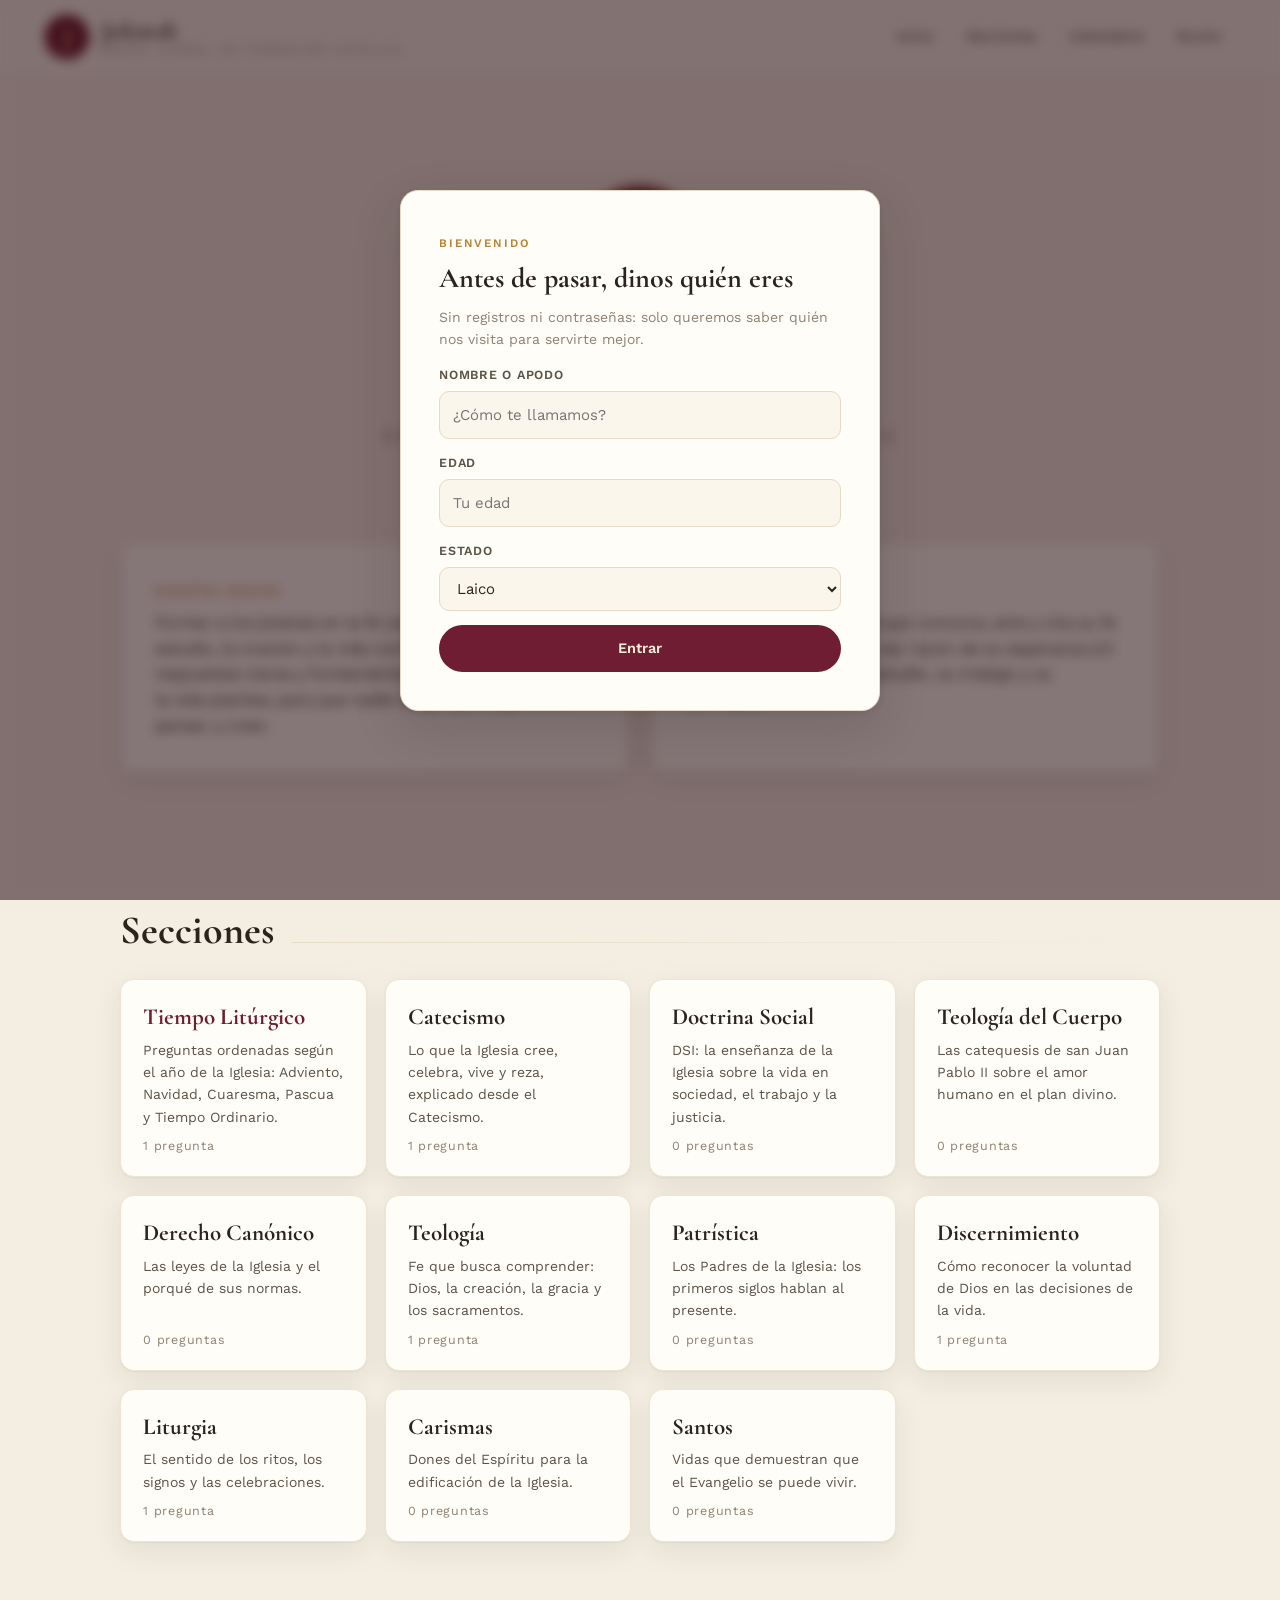
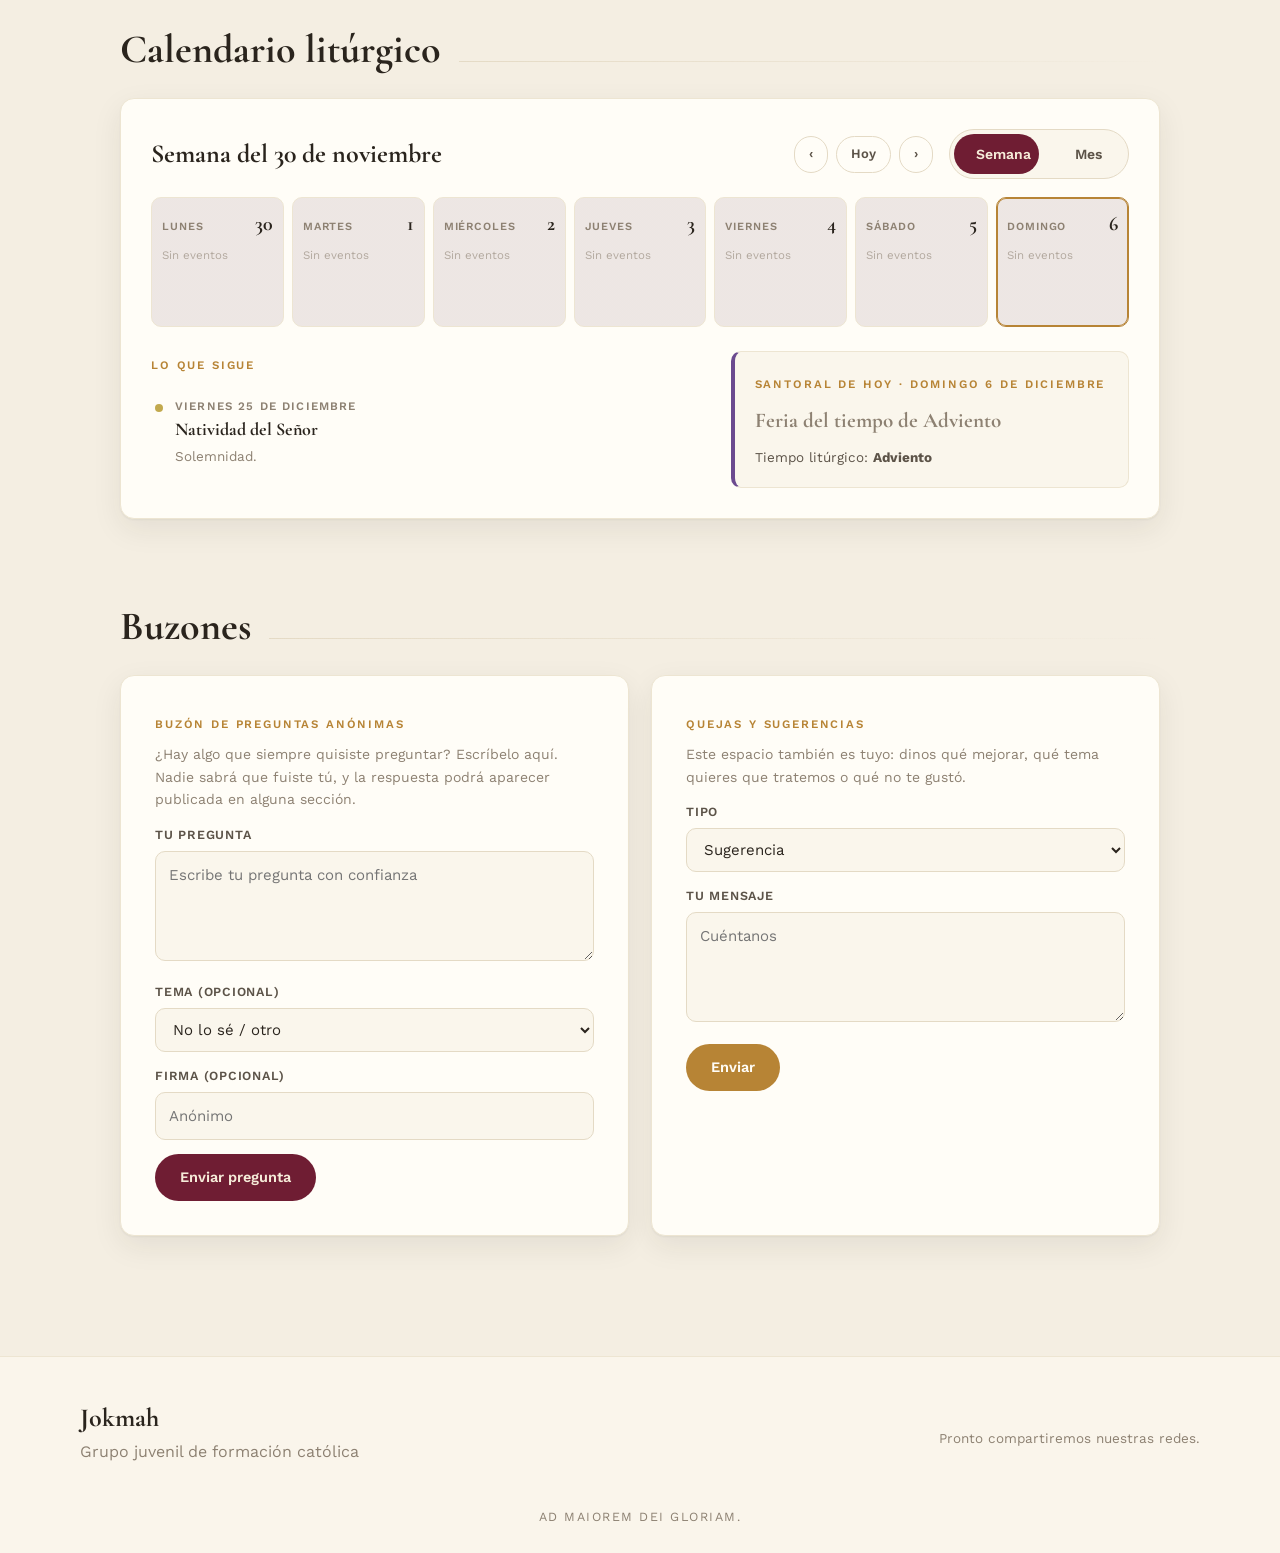
==== index.html @ 972873f2 "Sitio de preguntas y respuestas para el grupo juvenil Jokmah Sitio estático (HTML/CSS/JS, sin build)" ====
<!doctype html>
<html lang="es">
<head>
<meta charset="utf-8">
<meta name="viewport" content="width=device-width, initial-scale=1">
<title>Jokmah — Grupo juvenil de formación</title>
<meta name="description" content="Preguntas y respuestas de formación católica para jóvenes: catecismo, teología, liturgia, discernimiento y más.">
<link rel="icon" href="data:image/svg+xml,%3Csvg xmlns='http://www.w3.org/2000/svg' viewBox='0 0 64 64'%3E%3Crect width='64' height='64' rx='14' fill='%236f1d33'/%3E%3Ctext x='32' y='45' font-family='Georgia,serif' font-size='38' fill='%23d9b36a' text-anchor='middle'%3EJ%3C/text%3E%3C/svg%3E">
<link rel="preconnect" href="https://fonts.googleapis.com">
<link rel="preconnect" href="https://fonts.gstatic.com" crossorigin>
<link href="https://fonts.googleapis.com/css2?family=Cormorant+Garamond:ital,wght@0,400;0,600;0,700;1,400&family=Work+Sans:wght@300;400;500;600&display=swap" rel="stylesheet">
<link rel="stylesheet" href="css/estilos.css">
</head>
<body>

<div class="decor-lateral izquierda" hidden></div>
<div class="decor-lateral derecha" hidden></div>

<header class="cabecera" id="cabecera">
  <a class="marca" href="#/">
    <span class="marca-logo" id="marca-logo" aria-hidden="true"></span>
    <span class="marca-texto">
      <strong id="marca-nombre">Jokmah</strong>
      <small id="marca-lema">Grupo juvenil de formación</small>
    </span>
  </a>
  <nav class="nav-principal" id="nav-principal" aria-label="Navegación principal">
    <a href="#/" data-ancla="inicio">Inicio</a>
    <a href="#/" data-ancla="secciones">Secciones</a>
    <a href="#/" data-ancla="calendario">Calendario</a>
    <a href="#/" data-ancla="buzon">Buzón</a>
  </nav>
  <button class="boton-menu" id="boton-menu" aria-label="Abrir menú" aria-expanded="false">
    <svg width="22" height="22" viewBox="0 0 24 24" fill="none" stroke="currentColor" stroke-width="2" stroke-linecap="round"><path d="M4 7h16M4 12h16M4 17h16"/></svg>
  </button>
</header>

<main id="vista" class="vista"></main>

<footer class="pie" id="pie">
  <div class="pie-interior">
    <div class="pie-marca">
      <strong id="pie-nombre">Jokmah</strong>
      <p id="pie-lema" class="suave"></p>
    </div>
    <div class="pie-redes" id="pie-redes"></div>
  </div>
  <p class="pie-nota">Ad maiorem Dei gloriam.</p>
</footer>

<div id="capa-modales"></div>

<script src="js/config.js"></script>
<script src="js/util.js"></script>
<script src="js/seed.js"></script>
<script src="js/store.js"></script>
<script src="js/calendario.js"></script>
<script src="js/historia.js"></script>
<script src="js/app.js"></script>
</body>
</html>
---- css/estilos.css ----
/* ============================================================
   Jokmah — sistema de diseño
   Serif: Cormorant Garamond (títulos) · Sans: Work Sans (texto)
   ============================================================ */

:root {
  --tinta: #2a241d;
  --tinta-2: #5c5348;
  --tinta-3: #8d8172;
  --papel: #f4eee2;
  --papel-2: #faf6ec;
  --carta: #fffdf7;
  --borde: #e4dac5;
  --borde-suave: #ede5d2;
  --vino: #6f1d33;
  --vino-oscuro: #511526;
  --vino-claro: #a13a52;
  --oro: #b78435;
  --oro-claro: #d9b36a;
  --verde-dato: #0b8d63;
  --terracota: #b25b32;
  --sombra: 0 1px 2px rgba(42, 36, 29, .05), 0 10px 30px rgba(42, 36, 29, .08);
  --sombra-alta: 0 2px 6px rgba(42, 36, 29, .08), 0 18px 50px rgba(42, 36, 29, .16);
  --serif: "Cormorant Garamond", Georgia, "Times New Roman", serif;
  --sans: "Work Sans", system-ui, -apple-system, "Segoe UI", sans-serif;
  --radio: 14px;
  --transicion: 240ms cubic-bezier(.25, .6, .3, 1);
}

* { box-sizing: border-box; }

html { scroll-behavior: smooth; }

body {
  margin: 0;
  font-family: var(--sans);
  font-size: 16px;
  line-height: 1.6;
  color: var(--tinta);
  background-color: var(--papel);
  -webkit-font-smoothing: antialiased;
  min-height: 100vh;
}

/* Fondo decorativo subido por el admin */
body::before {
  content: "";
  position: fixed;
  inset: 0;
  z-index: -2;
  background-image: var(--fondo-imagen, none);
  background-size: cover;
  background-position: center;
  background-attachment: fixed;
}
body::after {
  content: "";
  position: fixed;
  inset: 0;
  z-index: -1;
  background: var(--papel);
  opacity: var(--velo, 1);
  transition: opacity 400ms ease;
}
body.con-fondo::after { opacity: var(--velo, .9); }

h1, h2, h3, h4 {
  font-family: var(--serif);
  font-weight: 700;
  line-height: 1.15;
  color: var(--tinta);
  margin: 0 0 .4em;
}

a { color: var(--vino); text-decoration: none; }
p { margin: 0 0 1em; }
.suave { color: var(--tinta-3); }
img { max-width: 100%; }

button, input, select, textarea { font: inherit; color: inherit; }

::selection { background: rgba(183, 132, 53, .28); }

/* ---------- Imágenes laterales decorativas ---------- */

.decor-lateral {
  position: fixed;
  top: 0; bottom: 0;
  width: clamp(120px, 12vw, 230px);
  z-index: 0;
  background-size: cover;
  background-position: center;
  opacity: 0;
  transition: opacity 800ms ease;
  pointer-events: none;
}
.decor-lateral.visible { opacity: 1; }
.decor-lateral.izquierda {
  left: 0;
  -webkit-mask-image: linear-gradient(to right, black 55%, transparent);
          mask-image: linear-gradient(to right, black 55%, transparent);
}
.decor-lateral.derecha {
  right: 0;
  -webkit-mask-image: linear-gradient(to left, black 55%, transparent);
          mask-image: linear-gradient(to left, black 55%, transparent);
}
@media (max-width: 1500px) { .decor-lateral { display: none; } }

/* ---------- Cabecera ---------- */

.cabecera {
  position: sticky;
  top: 0;
  z-index: 40;
  display: flex;
  align-items: center;
  justify-content: space-between;
  gap: 16px;
  padding: 14px clamp(18px, 4vw, 44px);
  background: color-mix(in srgb, var(--papel-2) 88%, transparent);
  backdrop-filter: blur(14px);
  -webkit-backdrop-filter: blur(14px);
  border-bottom: 1px solid var(--borde-suave);
}

.marca { display: flex; align-items: center; gap: 12px; }
.marca-logo {
  width: 46px; height: 46px;
  border-radius: 50%;
  background: var(--vino);
  color: var(--oro-claro);
  display: grid;
  place-items: center;
  font-family: var(--serif);
  font-size: 26px;
  font-weight: 700;
  overflow: hidden;
  flex: none;
  box-shadow: inset 0 0 0 2px rgba(217, 179, 106, .55);
}
.marca-logo img { width: 100%; height: 100%; object-fit: cover; }
.marca-texto { display: flex; flex-direction: column; line-height: 1.15; }
.marca-texto strong {
  font-family: var(--serif);
  font-size: 24px;
  letter-spacing: .02em;
  color: var(--tinta);
}
.marca-texto small {
  font-size: 11.5px;
  letter-spacing: .14em;
  text-transform: uppercase;
  color: var(--tinta-3);
}

.nav-principal { display: flex; gap: 4px; }
.nav-principal a {
  padding: 9px 14px;
  border-radius: 999px;
  font-size: 14.5px;
  font-weight: 500;
  color: var(--tinta-2);
  transition: background var(--transicion), color var(--transicion);
}
.nav-principal a:hover { background: rgba(111, 29, 51, .08); color: var(--vino); }

.boton-menu {
  display: none;
  border: 1px solid var(--borde);
  background: var(--carta);
  border-radius: 10px;
  padding: 8px 10px;
  cursor: pointer;
  color: var(--tinta-2);
}

@media (max-width: 760px) {
  .boton-menu { display: inline-flex; }
  .nav-principal {
    position: absolute;
    top: calc(100% + 8px);
    right: 16px;
    flex-direction: column;
    background: var(--carta);
    border: 1px solid var(--borde);
    border-radius: var(--radio);
    box-shadow: var(--sombra-alta);
    padding: 8px;
    min-width: 190px;
    opacity: 0;
    transform: translateY(-6px);
    pointer-events: none;
    transition: opacity var(--transicion), transform var(--transicion);
  }
  .nav-principal.abierto { opacity: 1; transform: none; pointer-events: auto; }
}

/* ---------- Estructura ---------- */

.vista {
  position: relative;
  z-index: 1;
  max-width: 1120px;
  margin: 0 auto;
  padding: 0 clamp(16px, 4vw, 40px) 80px;
}

.bloque { padding-top: clamp(48px, 7vw, 84px); }

.bloque-titulo {
  display: flex;
  align-items: baseline;
  gap: 18px;
  margin-bottom: 26px;
}
.bloque-titulo h2 { font-size: clamp(28px, 3.4vw, 40px); margin: 0; }
.bloque-titulo::after {
  content: "";
  flex: 1;
  height: 1px;
  background: linear-gradient(to right, var(--borde), transparent);
}

.etiqueta-suave {
  display: inline-block;
  font-size: 11.5px;
  font-weight: 600;
  letter-spacing: .16em;
  text-transform: uppercase;
  color: var(--oro);
  margin-bottom: 10px;
}

/* ---------- Portada ---------- */

.portada {
  padding: clamp(56px, 9vw, 110px) 0 clamp(30px, 4vw, 50px);
  text-align: center;
}
.portada h1 {
  font-size: clamp(40px, 7vw, 74px);
  letter-spacing: .015em;
  margin-bottom: 10px;
}
.portada .lema {
  font-size: clamp(15px, 1.8vw, 18px);
  letter-spacing: .22em;
  text-transform: uppercase;
  color: var(--tinta-3);
  margin-bottom: 0;
}
.portada-logo {
  width: clamp(84px, 11vw, 120px);
  height: clamp(84px, 11vw, 120px);
  margin: 0 auto 22px;
  border-radius: 50%;
  overflow: hidden;
  background: var(--vino);
  color: var(--oro-claro);
  display: grid;
  place-items: center;
  font-family: var(--serif);
  font-size: clamp(42px, 6vw, 58px);
  font-weight: 700;
  box-shadow: inset 0 0 0 3px rgba(217, 179, 106, .55), var(--sombra);
}
.portada-logo img { width: 100%; height: 100%; object-fit: cover; }

.filigrana {
  display: flex;
  align-items: center;
  justify-content: center;
  gap: 14px;
  margin: 26px auto 0;
  color: var(--oro);
}
.filigrana::before, .filigrana::after {
  content: "";
  width: clamp(60px, 10vw, 130px);
  height: 1px;
  background: currentColor;
  opacity: .5;
}
.filigrana span {
  width: 9px; height: 9px;
  background: currentColor;
  transform: rotate(45deg);
}

.mision-objetivo {
  display: grid;
  grid-template-columns: repeat(auto-fit, minmax(290px, 1fr));
  gap: 22px;
  margin-top: clamp(36px, 5vw, 56px);
  text-align: left;
}
.tarjeta {
  background: var(--carta);
  border: 1px solid var(--borde-suave);
  border-radius: var(--radio);
  padding: clamp(22px, 3vw, 34px);
  box-shadow: var(--sombra);
}
.tarjeta h3 { font-size: 24px; }
.tarjeta .texto-editable p:last-child { margin-bottom: 0; }

/* ---------- Secciones en columnas ---------- */

.rejilla-secciones {
  display: grid;
  grid-template-columns: repeat(auto-fill, minmax(240px, 1fr));
  gap: 18px;
}
.carta-seccion {
  position: relative;
  display: flex;
  flex-direction: column;
  gap: 8px;
  background: var(--carta);
  border: 1px solid var(--borde-suave);
  border-radius: var(--radio);
  padding: 24px 22px 20px;
  box-shadow: var(--sombra);
  transition: transform var(--transicion), box-shadow var(--transicion), border-color var(--transicion);
  overflow: hidden;
}
.carta-seccion::before {
  content: "";
  position: absolute;
  top: 0; left: 0; right: 0;
  height: 3px;
  background: linear-gradient(to right, var(--vino), var(--oro));
  opacity: 0;
  transition: opacity var(--transicion);
}
.carta-seccion:hover {
  transform: translateY(-4px);
  box-shadow: var(--sombra-alta);
  border-color: var(--borde);
}
.carta-seccion:hover::before { opacity: 1; }
.carta-seccion h3 { font-size: 23px; margin: 0; }
.carta-seccion p { font-size: 14px; color: var(--tinta-2); margin: 0; flex: 1; }
.carta-seccion .contador {
  font-size: 12.5px;
  color: var(--tinta-3);
  letter-spacing: .06em;
}
.carta-seccion.liturgica h3 { color: var(--vino); }

/* ---------- Listas de preguntas ---------- */

.miga {
  display: inline-flex;
  align-items: center;
  gap: 8px;
  font-size: 14px;
  color: var(--tinta-3);
  margin: 26px 0 6px;
}
.miga a { color: var(--vino); font-weight: 500; }

.chips { display: flex; flex-wrap: wrap; gap: 8px; margin: 14px 0 20px; }
.chip {
  border: 1px solid var(--borde);
  background: var(--carta);
  color: var(--tinta-2);
  border-radius: 999px;
  padding: 7px 15px;
  font-size: 13.5px;
  font-weight: 500;
  cursor: pointer;
  transition: all var(--transicion);
}
.chip:hover { border-color: var(--vino-claro); color: var(--vino); }
.chip.activo { background: var(--vino); border-color: var(--vino); color: #f6ecd9; }

.lista-preguntas { display: flex; flex-direction: column; gap: 14px; }
.carta-pregunta {
  display: block;
  background: var(--carta);
  border: 1px solid var(--borde-suave);
  border-radius: var(--radio);
  padding: 20px 24px;
  box-shadow: var(--sombra);
  transition: transform var(--transicion), box-shadow var(--transicion);
}
.carta-pregunta:hover { transform: translateX(6px); box-shadow: var(--sombra-alta); }
.carta-pregunta h3 { font-size: 22px; margin: 0 0 6px; }
.carta-pregunta .meta {
  display: flex;
  flex-wrap: wrap;
  gap: 14px;
  font-size: 12.5px;
  color: var(--tinta-3);
}
.carta-pregunta .meta .sep { opacity: .5; }

/* ---------- Detalle de pregunta ---------- */

.detalle-pregunta { max-width: 860px; margin: 0 auto; }

.detalle-cab { text-align: center; padding: 34px 0 8px; }
.detalle-cab h1 { font-size: clamp(30px, 4.6vw, 46px); }

.conmutador {
  position: relative;
  display: inline-grid;
  grid-auto-flow: column;
  background: var(--papel-2);
  border: 1px solid var(--borde);
  border-radius: 999px;
  padding: 4px;
  margin: 18px auto 8px;
}
.conmutador button {
  position: relative;
  z-index: 1;
  border: 0;
  background: transparent;
  padding: 9px 22px;
  border-radius: 999px;
  font-size: 14px;
  font-weight: 600;
  color: var(--tinta-2);
  cursor: pointer;
  transition: color var(--transicion);
}
.conmutador button.activo { color: #f6ecd9; }
.conmutador .pastilla {
  position: absolute;
  top: 4px; bottom: 4px;
  width: calc(50% - 4px);
  left: 4px;
  background: var(--vino);
  border-radius: 999px;
  transition: transform 300ms cubic-bezier(.3, .7, .3, 1);
}
.conmutador[data-activo="1"] .pastilla { transform: translateX(100%); }

.panel-formato { animation: aparecer 340ms ease both; }
@keyframes aparecer {
  from { opacity: 0; transform: translateY(10px); }
  to { opacity: 1; transform: none; }
}

/* Formato corto */
.formato-corto {
  background: var(--carta);
  border: 1px solid var(--borde-suave);
  border-radius: var(--radio);
  box-shadow: var(--sombra);
  padding: clamp(26px, 4vw, 44px);
  margin-top: 18px;
}
.formato-corto .respuesta { font-size: 17.5px; line-height: 1.75; }
.fuentes { margin-top: 26px; padding-top: 18px; border-top: 1px solid var(--borde-suave); }
.fuentes h4 {
  font-family: var(--sans);
  font-size: 12px;
  letter-spacing: .16em;
  text-transform: uppercase;
  color: var(--oro);
  margin-bottom: 10px;
}
.fuentes ul { margin: 0; padding-left: 18px; }
.fuentes li { font-size: 14.5px; color: var(--tinta-2); margin-bottom: 4px; }

.acciones-historia {
  display: flex;
  flex-wrap: wrap;
  gap: 10px;
  align-items: center;
  margin-top: 26px;
}
.acciones-historia .nota { font-size: 13px; color: var(--tinta-3); margin: 0; }

/* Formato largo (Suma Teológica) */
.formato-suma {
  background: var(--carta);
  border: 1px solid var(--borde-suave);
  border-radius: var(--radio);
  box-shadow: var(--sombra);
  padding: clamp(26px, 4.5vw, 52px);
  margin-top: 18px;
  font-size: 16.5px;
  line-height: 1.78;
}
.suma-cuestion {
  text-align: center;
  font-family: var(--sans);
  font-size: 12.5px;
  font-weight: 600;
  letter-spacing: .22em;
  text-transform: uppercase;
  color: var(--oro);
}
.suma-cuestion-titulo {
  text-align: center;
  font-size: clamp(24px, 3vw, 32px);
  margin: 6px 0 4px;
}
.suma-articulo {
  text-align: center;
  font-family: var(--sans);
  font-size: 12px;
  font-weight: 600;
  letter-spacing: .18em;
  text-transform: uppercase;
  color: var(--tinta-3);
  margin-top: 26px;
}
.suma-articulo-titulo {
  text-align: center;
  font-size: clamp(20px, 2.6vw, 26px);
  font-style: italic;
  font-weight: 600;
  margin: 4px auto 8px;
  max-width: 640px;
}
.suma-separador {
  display: flex;
  align-items: center;
  justify-content: center;
  gap: 12px;
  color: var(--oro);
  margin: 22px 0;
}
.suma-separador::before, .suma-separador::after {
  content: "";
  width: 90px; height: 1px;
  background: currentColor;
  opacity: .45;
}
.suma-separador span { width: 7px; height: 7px; background: currentColor; transform: rotate(45deg); }

.suma-parte { margin-top: 26px; }
.suma-parte > h4 {
  font-family: var(--sans);
  font-size: 12px;
  font-weight: 600;
  letter-spacing: .18em;
  text-transform: uppercase;
  color: var(--vino);
  margin-bottom: 12px;
}
.suma-parte p { text-align: justify; hyphens: auto; }
.suma-objecion { margin-bottom: 14px; }
.suma-objecion strong, .suma-respuesta strong { color: var(--vino); font-weight: 600; }
.suma-encambio p::first-letter,
.suma-solucion > p:first-of-type::first-letter {
  font-family: var(--serif);
  font-size: 3.1em;
  font-weight: 700;
  float: left;
  line-height: .82;
  padding: 4px 8px 0 0;
  color: var(--vino);
}
.nota-ref a {
  color: var(--oro);
  font-weight: 600;
  font-size: .75em;
  text-decoration: none;
}
.suma-notas {
  margin-top: 30px;
  padding-top: 16px;
  border-top: 1px solid var(--borde-suave);
}
.suma-notas h4 {
  font-family: var(--sans);
  font-size: 11.5px;
  letter-spacing: .16em;
  text-transform: uppercase;
  color: var(--tinta-3);
  margin-bottom: 10px;
}
.suma-notas ol { margin: 0; padding-left: 20px; }
.suma-notas li { font-size: 13.5px; color: var(--tinta-2); margin-bottom: 5px; }

/* Valoración */
.valoracion {
  display: flex;
  align-items: center;
  justify-content: center;
  gap: 12px;
  margin: 30px 0 10px;
}
.valoracion span { font-size: 13.5px; color: var(--tinta-3); }
.boton-voto {
  display: inline-flex;
  align-items: center;
  gap: 8px;
  border: 1px solid var(--borde);
  background: var(--carta);
  border-radius: 999px;
  padding: 9px 18px;
  font-size: 14px;
  font-weight: 500;
  color: var(--tinta-2);
  cursor: pointer;
  transition: all var(--transicion);
}
.boton-voto:hover { transform: translateY(-2px); box-shadow: var(--sombra); }
.boton-voto.activo.positivo { background: #eaf6f0; border-color: var(--verde-dato); color: #086b4b; }
.boton-voto.activo.negativo { background: #f9efe9; border-color: var(--terracota); color: #8c4526; }
.boton-voto svg { flex: none; }

/* ---------- Calendario ---------- */

.panel-calendario {
  background: var(--carta);
  border: 1px solid var(--borde-suave);
  border-radius: var(--radio);
  box-shadow: var(--sombra);
  padding: clamp(18px, 3vw, 30px);
}
.cal-barra {
  display: flex;
  flex-wrap: wrap;
  align-items: center;
  justify-content: space-between;
  gap: 12px;
  margin-bottom: 18px;
}
.cal-titulo { font-family: var(--serif); font-size: 26px; font-weight: 700; }
.cal-controles { display: flex; align-items: center; gap: 8px; }

.cal-cuadricula {
  display: grid;
  grid-template-columns: repeat(7, 1fr);
  gap: 4px;
}
.cal-cabecera-dia {
  text-align: center;
  font-size: 11.5px;
  font-weight: 600;
  letter-spacing: .1em;
  color: var(--tinta-3);
  padding: 4px 0 8px;
}
.cal-dia {
  position: relative;
  min-height: 74px;
  border-radius: 10px;
  border: 1px solid var(--borde-suave);
  background:
    linear-gradient(color-mix(in srgb, var(--tinte, transparent) 9%, var(--papel-2)),
                    color-mix(in srgb, var(--tinte, transparent) 9%, var(--papel-2)));
  padding: 6px 7px;
  display: flex;
  flex-direction: column;
  gap: 3px;
  overflow: hidden;
  transition: transform var(--transicion), box-shadow var(--transicion);
}
.cal-dia:hover { transform: translateY(-2px); box-shadow: var(--sombra); z-index: 1; }
.cal-dia.fuera-mes { opacity: .38; }
.cal-dia.es-hoy { border-color: var(--oro); box-shadow: inset 0 0 0 1px var(--oro); }
.cal-num { font-size: 13px; font-weight: 600; color: var(--tinta-2); }
.cal-dia.es-hoy .cal-num { color: var(--oro); }
.cal-santo {
  font-size: 10.5px;
  line-height: 1.25;
  color: var(--tinta-3);
  display: -webkit-box;
  -webkit-line-clamp: 2;
  -webkit-box-orient: vertical;
  overflow: hidden;
}
.cal-marcas { display: flex; gap: 3px; margin-top: auto; }
.cal-marca {
  width: 8px; height: 8px;
  border-radius: 50%;
  flex: none;
  display: inline-block;
  box-shadow: 0 0 0 2px var(--carta);
}

.cal-semana {
  display: grid;
  grid-template-columns: repeat(7, 1fr);
  gap: 8px;
}
.cal-sem-dia {
  border: 1px solid var(--borde-suave);
  border-radius: 10px;
  background:
    linear-gradient(color-mix(in srgb, var(--tinte, transparent) 9%, var(--papel-2)),
                    color-mix(in srgb, var(--tinte, transparent) 9%, var(--papel-2)));
  padding: 10px;
  min-height: 130px;
}
.cal-sem-dia.es-hoy { border-color: var(--oro); box-shadow: inset 0 0 0 1px var(--oro); }
.cal-sem-cab { display: flex; justify-content: space-between; align-items: baseline; margin-bottom: 6px; }
.cal-sem-nombre { font-size: 11px; font-weight: 600; letter-spacing: .08em; text-transform: uppercase; color: var(--tinta-3); }
.cal-sem-num { font-family: var(--serif); font-size: 20px; font-weight: 700; }
.cal-sem-santo { font-size: 11.5px; color: var(--oro); margin: 0 0 6px; line-height: 1.3; }
.cal-sem-evento { font-size: 12.5px; margin: 0 0 4px; display: flex; gap: 6px; align-items: baseline; line-height: 1.35; }
.cal-sem-vacio { font-size: 11.5px; color: var(--tinta-3); opacity: .6; margin: 0; }
@media (max-width: 900px) { .cal-semana { grid-template-columns: 1fr; } .cal-sem-dia { min-height: 0; } }

.cal-inferior {
  display: grid;
  grid-template-columns: 1.4fr 1fr;
  gap: 22px;
  margin-top: 24px;
}
@media (max-width: 820px) { .cal-inferior { grid-template-columns: 1fr; } }

.cal-proximos { list-style: none; margin: 0; padding: 0; }
.cal-proximos li {
  display: flex;
  gap: 12px;
  padding: 12px 4px;
  border-bottom: 1px solid var(--borde-suave);
}
.cal-proximos li:last-child { border-bottom: 0; }
.cal-proximos .cal-marca { margin-top: 7px; }
.cal-prox-fecha {
  display: block;
  font-size: 11.5px;
  font-weight: 600;
  letter-spacing: .1em;
  text-transform: uppercase;
  color: var(--tinta-3);
}
.cal-proximos strong { font-family: var(--serif); font-size: 18px; }
.cal-proximos p { margin: 2px 0 0; font-size: 13.5px; }

.cal-santoral-hoy {
  border: 1px solid var(--borde-suave);
  border-left: 4px solid var(--tinte, var(--oro));
  border-radius: 10px;
  background: var(--papel-2);
  padding: 18px 20px;
}
.cal-santoral-nombre { font-family: var(--serif); font-size: 21px; font-weight: 700; margin: 0 0 4px; }
.cal-temporada { font-size: 13.5px; color: var(--tinta-2); margin: 10px 0 0; }

/* ---------- Formularios y buzones ---------- */

.rejilla-buzones {
  display: grid;
  grid-template-columns: repeat(auto-fit, minmax(300px, 1fr));
  gap: 22px;
}

label.campo { display: block; margin-bottom: 14px; }
label.campo > span {
  display: block;
  font-size: 12.5px;
  font-weight: 600;
  letter-spacing: .06em;
  text-transform: uppercase;
  color: var(--tinta-2);
  margin-bottom: 6px;
}
.campo input, .campo select, .campo textarea {
  width: 100%;
  border: 1px solid var(--borde);
  border-radius: 10px;
  background: var(--papel-2);
  padding: 11px 13px;
  font-size: 15px;
  color: var(--tinta);
  transition: border-color var(--transicion), box-shadow var(--transicion), background var(--transicion);
}
.campo textarea { min-height: 110px; resize: vertical; }
.campo input:focus, .campo select:focus, .campo textarea:focus {
  outline: none;
  border-color: var(--vino-claro);
  background: var(--carta);
  box-shadow: 0 0 0 3px rgba(161, 58, 82, .14);
}

.boton {
  display: inline-flex;
  align-items: center;
  justify-content: center;
  gap: 8px;
  border: 1px solid transparent;
  border-radius: 999px;
  padding: 11px 24px;
  font-size: 14.5px;
  font-weight: 600;
  cursor: pointer;
  transition: all var(--transicion);
  background: var(--vino);
  color: #f6ecd9;
}
.boton:hover { background: var(--vino-oscuro); transform: translateY(-1px); box-shadow: var(--sombra); }
.boton:active { transform: none; }
.boton.secundario {
  background: transparent;
  border-color: var(--borde);
  color: var(--tinta-2);
}
.boton.secundario:hover { border-color: var(--vino-claro); color: var(--vino); background: rgba(111, 29, 51, .05); }
.boton.dorado { background: var(--oro); color: #fffdf7; }
.boton.dorado:hover { background: #9c6f2a; }
.boton.peligro { background: transparent; border-color: #d9b8a8; color: #96432a; }
.boton.peligro:hover { background: #f9efe9; border-color: var(--terracota); }
.boton.mini { padding: 7px 14px; font-size: 13px; }
.boton[disabled] { opacity: .55; cursor: default; transform: none; }

/* ---------- Modal ---------- */

.telon {
  position: fixed;
  inset: 0;
  z-index: 90;
  background: rgba(34, 8, 15, .55);
  backdrop-filter: blur(6px);
  -webkit-backdrop-filter: blur(6px);
  display: grid;
  place-items: center;
  padding: 20px;
  animation: telon-entra 300ms ease both;
}
@keyframes telon-entra { from { opacity: 0; } }
.modal {
  width: min(480px, 100%);
  background: var(--carta);
  border: 1px solid var(--borde);
  border-radius: 18px;
  box-shadow: var(--sombra-alta);
  padding: clamp(26px, 4vw, 38px);
  animation: modal-entra 380ms cubic-bezier(.25, .8, .3, 1.1) both;
  max-height: 90vh;
  overflow: auto;
}
@keyframes modal-entra {
  from { opacity: 0; transform: translateY(22px) scale(.97); }
  to { opacity: 1; transform: none; }
}
.modal h2 { font-size: 28px; }
.modal .suave { font-size: 14px; }

/* ---------- Aviso flotante ---------- */

.aviso-flotante {
  position: fixed;
  left: 50%;
  bottom: 26px;
  transform: translate(-50%, 16px);
  z-index: 120;
  background: var(--tinta);
  color: var(--papel-2);
  border-radius: 999px;
  padding: 11px 22px;
  font-size: 14px;
  opacity: 0;
  pointer-events: none;
  transition: opacity 280ms ease, transform 280ms ease;
  max-width: min(90vw, 480px);
  text-align: center;
}
.aviso-flotante.visible { opacity: 1; transform: translate(-50%, 0); }

/* ---------- Pie ---------- */

.pie {
  position: relative;
  z-index: 1;
  border-top: 1px solid var(--borde-suave);
  background: color-mix(in srgb, var(--papel-2) 92%, transparent);
  padding: 40px clamp(18px, 4vw, 44px) 26px;
  margin-top: 40px;
}
.pie-interior {
  max-width: 1120px;
  margin: 0 auto;
  display: flex;
  flex-wrap: wrap;
  justify-content: space-between;
  gap: 24px;
}
.pie-marca strong { font-family: var(--serif); font-size: 26px; }
.pie-redes { display: flex; flex-wrap: wrap; gap: 10px; align-items: center; }
.pie-redes a {
  display: inline-flex;
  align-items: center;
  gap: 7px;
  border: 1px solid var(--borde);
  border-radius: 999px;
  padding: 8px 16px;
  font-size: 13.5px;
  font-weight: 500;
  color: var(--tinta-2);
  transition: all var(--transicion);
}
.pie-redes a:hover { border-color: var(--vino-claro); color: var(--vino); transform: translateY(-2px); }
.pie-nota {
  max-width: 1120px;
  margin: 26px auto 0;
  font-size: 12.5px;
  letter-spacing: .12em;
  text-transform: uppercase;
  color: var(--tinta-3);
  text-align: center;
}

/* ---------- Animaciones de aparición ---------- */

.revelar {
  opacity: 0;
  transform: translateY(22px);
  transition: opacity 640ms ease, transform 640ms cubic-bezier(.2, .65, .3, 1);
}
.revelar.visible { opacity: 1; transform: none; }

@media (prefers-reduced-motion: reduce) {
  html { scroll-behavior: auto; }
  *, *::before, *::after {
    animation-duration: .01ms !important;
    transition-duration: .01ms !important;
  }
  .revelar { opacity: 1; transform: none; }
}

/* ---------- Varios ---------- */

.vacio {
  text-align: center;
  color: var(--tinta-3);
  padding: 46px 20px;
  border: 1px dashed var(--borde);
  border-radius: var(--radio);
  background: var(--papel-2);
}
.centro { text-align: center; }
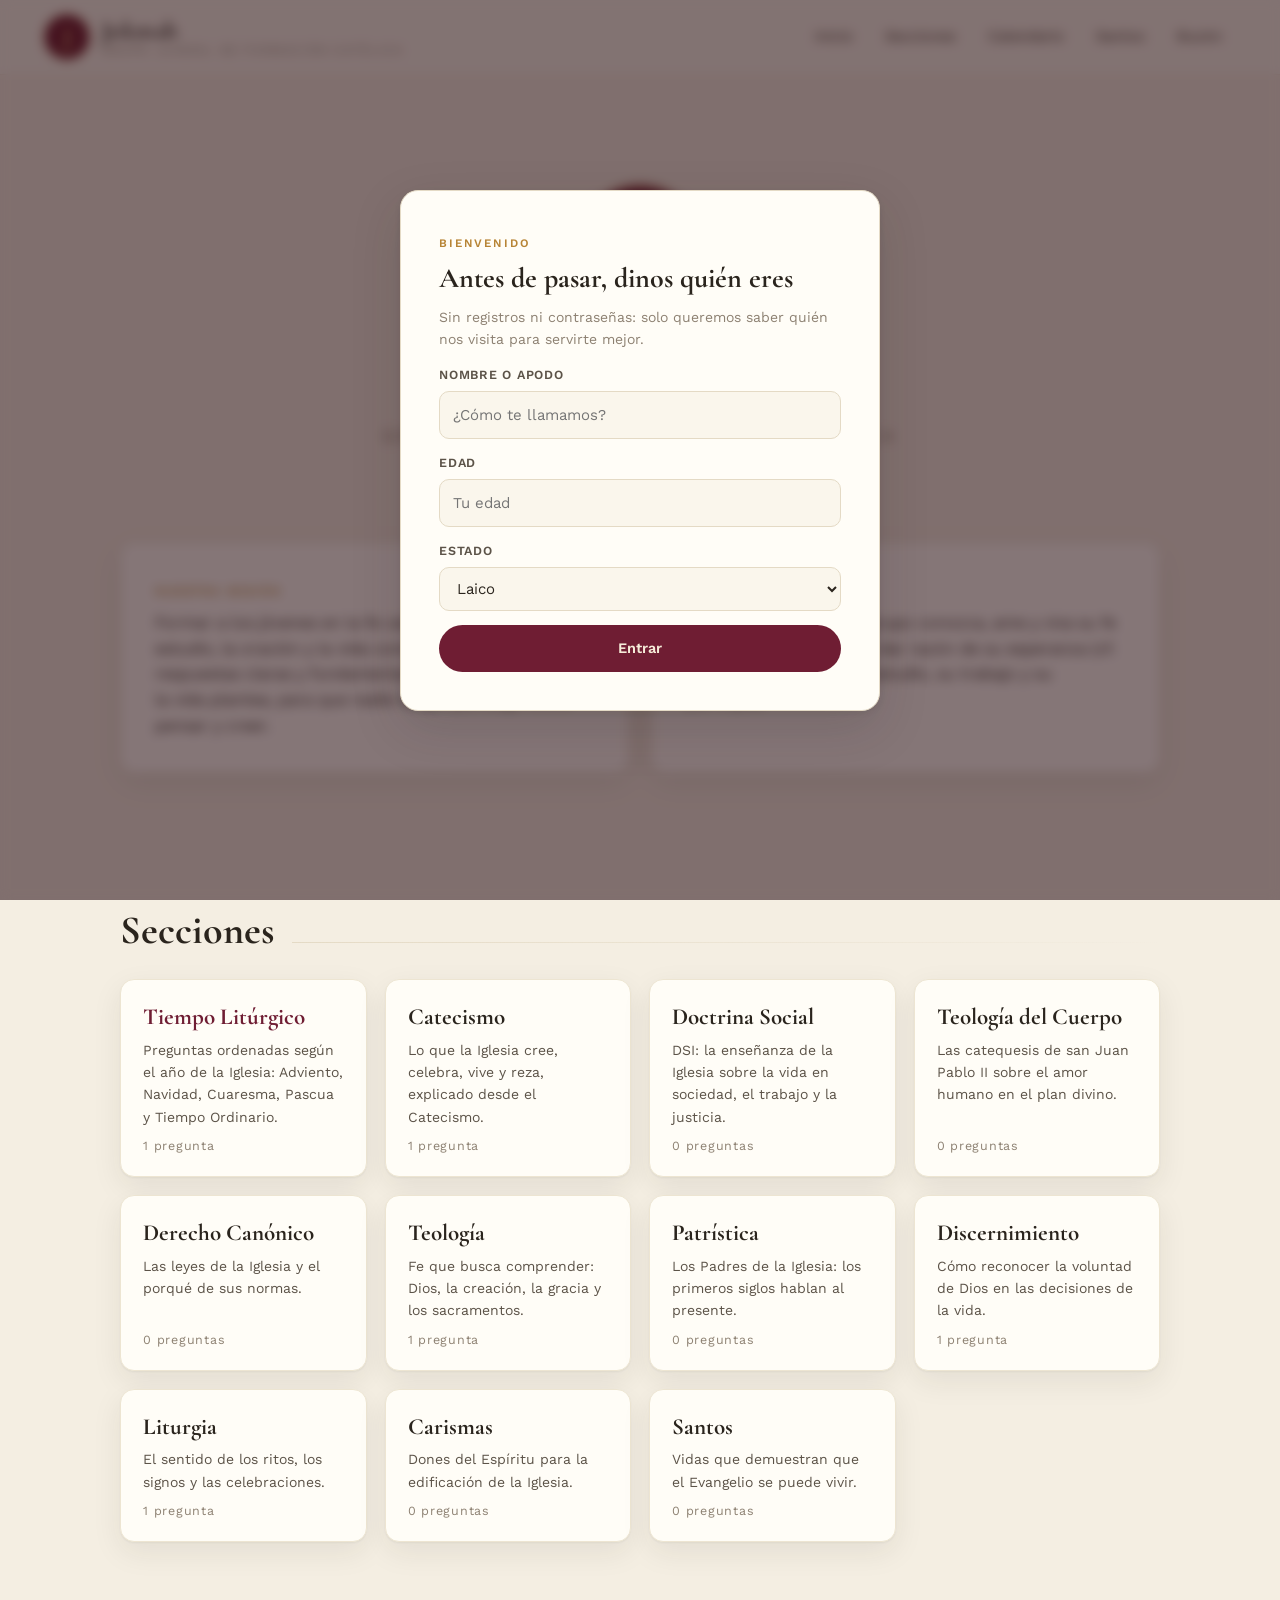
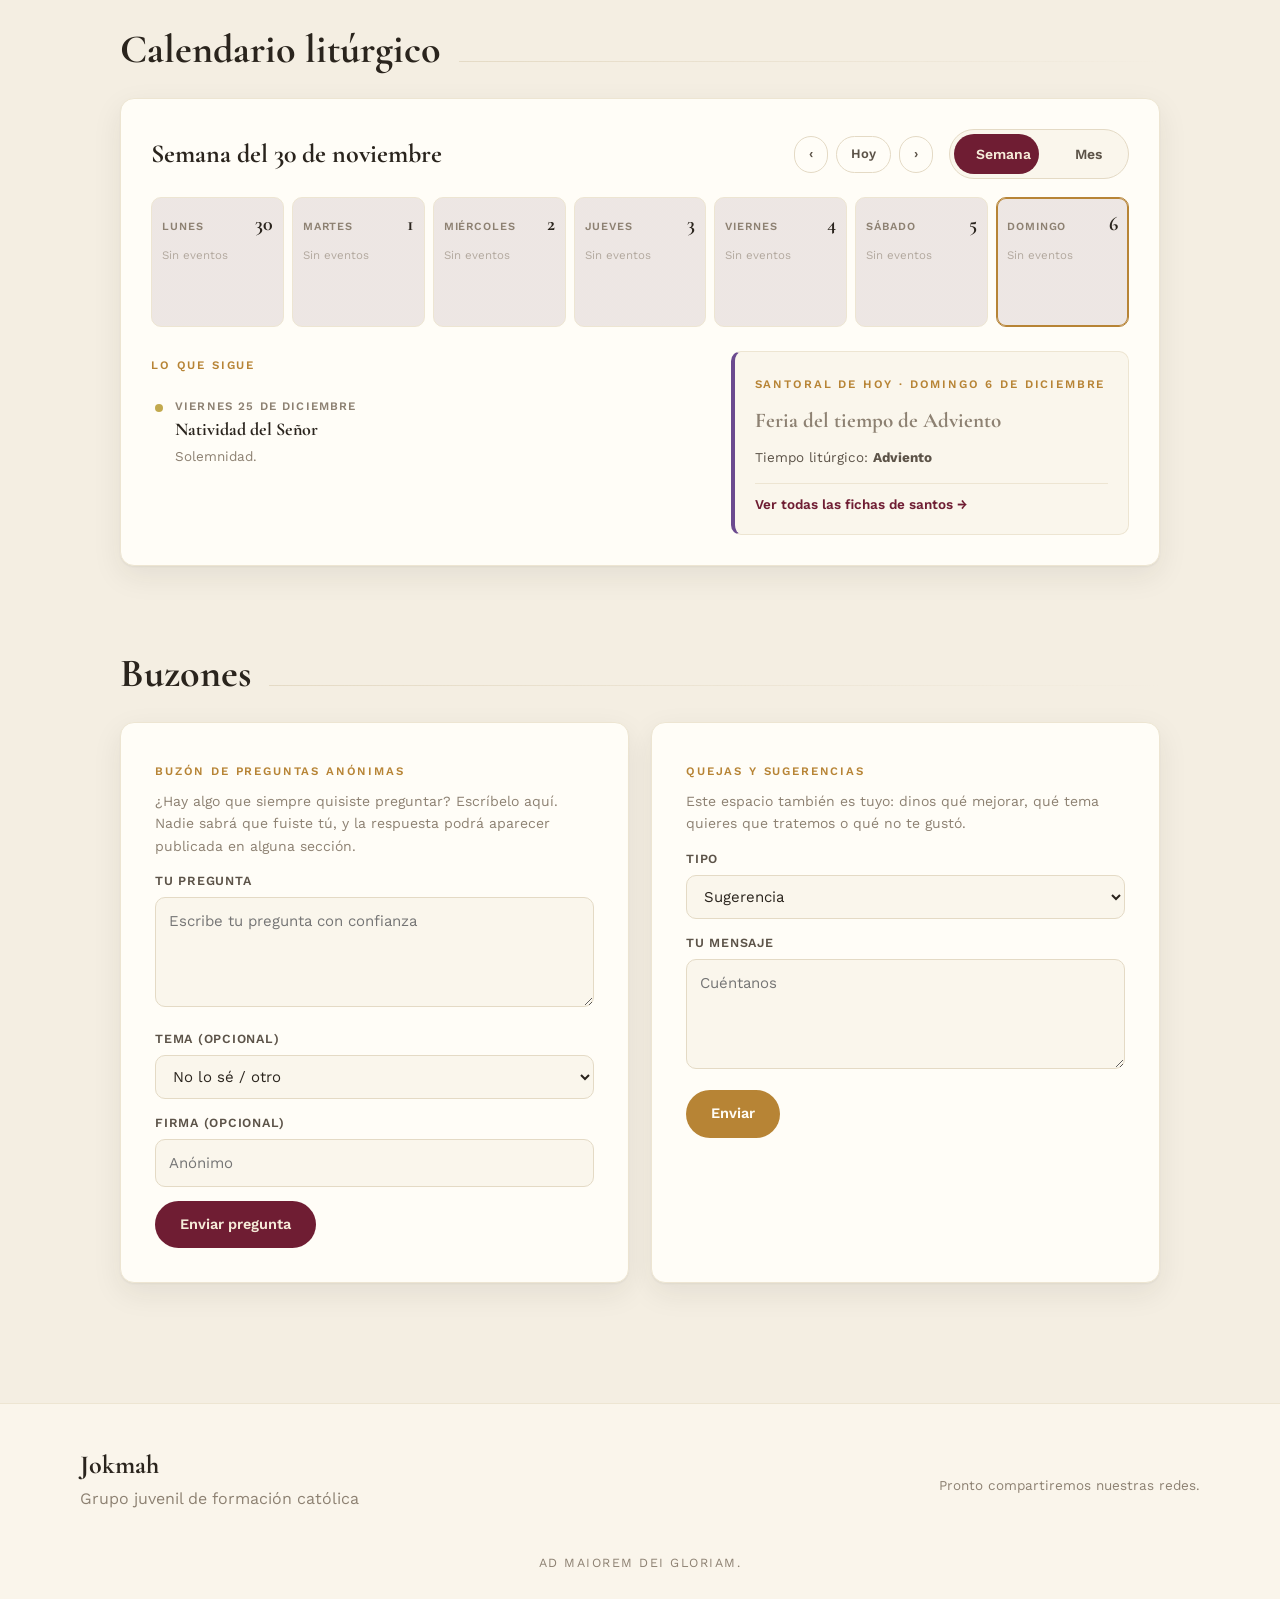
==== commit ce2e2d5d: "Fichas de santos, usuarios administradores y ajustes responsivos Fichas de santos: nueva colección c" ====
--- a/index.html
+++ b/index.html
@@ -28,6 +28,7 @@
     <a href="#/" data-ancla="inicio">Inicio</a>
     <a href="#/" data-ancla="secciones">Secciones</a>
     <a href="#/" data-ancla="calendario">Calendario</a>
+    <a href="#/santos">Santos</a>
     <a href="#/" data-ancla="buzon">Buzón</a>
   </nav>
   <button class="boton-menu" id="boton-menu" aria-label="Abrir menú" aria-expanded="false">
--- a/css/estilos.css
+++ b/css/estilos.css
@@ -740,6 +740,178 @@
 .cal-santoral-nombre { font-family: var(--serif); font-size: 21px; font-weight: 700; margin: 0 0 4px; }
 .cal-temporada { font-size: 13.5px; color: var(--tinta-2); margin: 10px 0 0; }
 
+/* ---------- Santos ---------- */
+
+.cal-santoral-enlace { margin: 0 0 8px; font-size: 13.5px; }
+.cal-santoral-enlace a { font-weight: 600; }
+.cal-santoral-enlace a::after { content: " \2192"; }
+.cal-santoral-enlace.todos { margin: 14px 0 0; padding-top: 10px; border-top: 1px solid var(--borde-suave); }
+
+.rejilla-santos {
+  display: grid;
+  grid-template-columns: repeat(auto-fill, minmax(210px, 1fr));
+  gap: 18px;
+  margin-top: 18px;
+}
+.carta-santo {
+  display: flex;
+  flex-direction: column;
+  background: var(--carta);
+  border: 1px solid var(--borde-suave);
+  border-radius: var(--radio);
+  overflow: hidden;
+  box-shadow: var(--sombra);
+  transition: transform var(--transicion), box-shadow var(--transicion);
+}
+.carta-santo:hover { transform: translateY(-5px); box-shadow: var(--sombra-alta); }
+.carta-santo-retrato {
+  aspect-ratio: 4 / 5;
+  background-size: cover;
+  background-position: center top;
+  transition: transform 600ms cubic-bezier(.2, .7, .3, 1);
+}
+.carta-santo:hover .carta-santo-retrato { transform: scale(1.035); }
+.carta-santo-texto { display: flex; flex-direction: column; gap: 2px; padding: 14px 16px 16px; }
+.carta-santo-texto strong { font-family: var(--serif); font-size: 20px; line-height: 1.2; color: var(--tinta); }
+.carta-santo-texto small { font-size: 12.5px; color: var(--tinta-2); }
+.carta-santo-fiesta {
+  margin-top: 6px;
+  font-size: 11px;
+  font-weight: 600;
+  letter-spacing: .12em;
+  text-transform: uppercase;
+  color: var(--oro);
+}
+
+.ficha-santo { max-width: 880px; margin: 0 auto; padding-top: 10px; }
+.santo-cabecera {
+  display: grid;
+  grid-template-columns: minmax(200px, 280px) 1fr;
+  gap: clamp(20px, 4vw, 40px);
+  align-items: start;
+  background: var(--carta);
+  border: 1px solid var(--borde-suave);
+  border-radius: var(--radio);
+  box-shadow: var(--sombra);
+  padding: clamp(20px, 3.5vw, 34px);
+  margin: 16px 0 26px;
+}
+.santo-retrato {
+  aspect-ratio: 4 / 5;
+  border-radius: 12px;
+  background-size: cover;
+  background-position: center top;
+  box-shadow: var(--sombra);
+}
+.santo-presentacion h1 { font-size: clamp(30px, 4.4vw, 44px); margin-bottom: 4px; }
+.santo-titulo {
+  font-size: 13px;
+  font-weight: 600;
+  letter-spacing: .14em;
+  text-transform: uppercase;
+  color: var(--oro);
+  margin-bottom: 18px;
+}
+.santo-datos { margin: 0; display: grid; gap: 10px; }
+.santo-datos dt {
+  font-size: 11.5px;
+  font-weight: 600;
+  letter-spacing: .12em;
+  text-transform: uppercase;
+  color: var(--tinta-3);
+}
+.santo-datos dd { margin: 1px 0 0; font-size: 15px; color: var(--tinta-2); }
+@media (max-width: 680px) {
+  .santo-cabecera { grid-template-columns: 1fr; }
+  .santo-retrato { max-width: 300px; margin: 0 auto; width: 100%; }
+  .santo-presentacion { text-align: center; }
+  .santo-datos dd { margin-bottom: 4px; }
+}
+
+.santo-bloque {
+  background: var(--carta);
+  border: 1px solid var(--borde-suave);
+  border-radius: var(--radio);
+  box-shadow: var(--sombra);
+  padding: clamp(20px, 3.5vw, 34px);
+  margin-bottom: 22px;
+}
+.santo-bloque > h2 {
+  font-size: 26px;
+  padding-bottom: 10px;
+  margin-bottom: 16px;
+  border-bottom: 1px solid var(--borde-suave);
+}
+.santo-bloque p { line-height: 1.78; }
+.santo-lista { margin: 0; padding-left: 20px; display: grid; gap: 10px; }
+.santo-lista li { line-height: 1.65; }
+.santo-frase {
+  margin: 0 0 14px;
+  padding: 14px 20px;
+  border-left: 3px solid var(--oro);
+  background: var(--papel-2);
+  border-radius: 0 10px 10px 0;
+  font-family: var(--serif);
+  font-size: 20px;
+  font-style: italic;
+  color: var(--tinta);
+}
+.santo-frase:last-child { margin-bottom: 0; }
+
+.santo-galeria {
+  display: grid;
+  grid-template-columns: repeat(auto-fill, minmax(140px, 1fr));
+  gap: 10px;
+}
+.santo-miniatura {
+  aspect-ratio: 4 / 5;
+  border: 0;
+  border-radius: 10px;
+  background-size: cover;
+  background-position: center;
+  cursor: zoom-in;
+  padding: 0;
+  transition: transform var(--transicion), box-shadow var(--transicion);
+}
+.santo-miniatura:hover { transform: scale(1.04); box-shadow: var(--sombra-alta); }
+
+.telon.visor { background: rgba(20, 6, 10, .88); flex-direction: column; }
+.visor-imagen {
+  max-width: min(92vw, 980px);
+  max-height: 84vh;
+  border-radius: 10px;
+  box-shadow: var(--sombra-alta);
+  animation: modal-entra 300ms ease both;
+}
+.visor-cerrar, .visor-flecha {
+  position: fixed;
+  border: 1px solid rgba(246, 236, 217, .35);
+  background: rgba(42, 36, 29, .55);
+  color: #f6ecd9;
+  border-radius: 50%;
+  width: 44px; height: 44px;
+  font-size: 22px;
+  line-height: 1;
+  cursor: pointer;
+  display: grid;
+  place-items: center;
+  transition: background var(--transicion);
+}
+.visor-cerrar:hover, .visor-flecha:hover { background: rgba(111, 29, 51, .8); }
+.visor-cerrar { top: 18px; right: 18px; }
+.visor-flecha { top: 50%; transform: translateY(-50%); }
+.visor-flecha.izquierda { left: 14px; }
+.visor-flecha.derecha { right: 14px; }
+.visor-contador {
+  position: fixed;
+  bottom: 18px;
+  left: 50%;
+  transform: translateX(-50%);
+  color: rgba(246, 236, 217, .8);
+  font-size: 13px;
+  letter-spacing: .1em;
+}
+
 /* ---------- Formularios y buzones ---------- */
 
 .rejilla-buzones {
